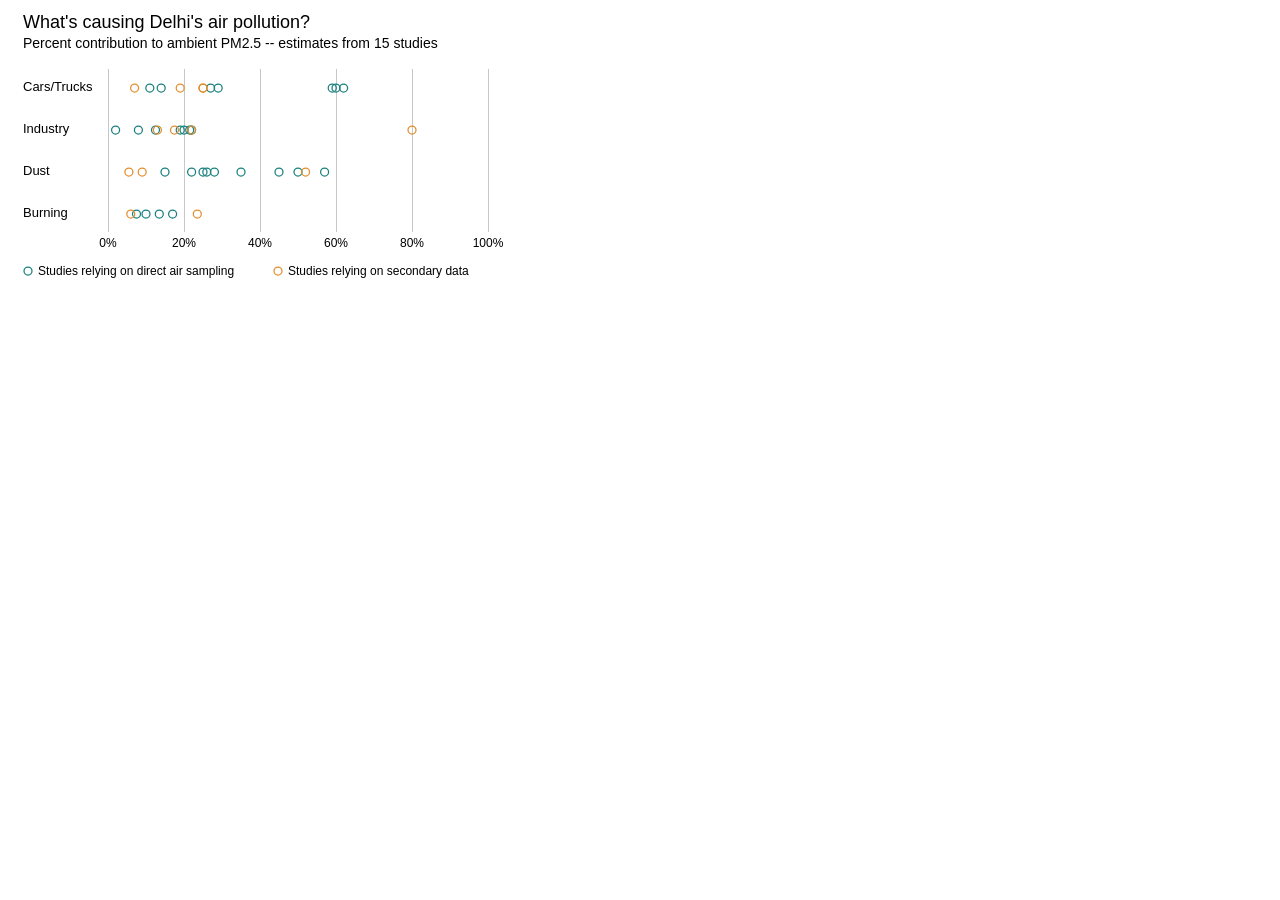
==== sources/index.html @ b1145790 "First commit" ====
<!DOCTYPE html>
<html>
<meta charset="utf-8">
<head>
<title>Delhi Sources</title>
<script src="assets/libraries/d3.v3.min.js"></script>
<script src="assets/libraries/topojson.v1.min.js"></script>
<script src="assets/libraries/queue.v1.min.js"></script>


<style>
circle {
	fill:none;
	stroke-width:1.25px;
	/*stroke:red;*/
}
body {
	/*font-family: "Helvetica Neue";*/
	font-family: Arial, sans-serif;
	font-size:14px;
}
.xAxis line {
	fill:none;
	stroke:rgb(200,200,200);
	stroke-width:1px;
	shape-rendering: crispEdges;
}
.xAxis path {
	stroke:none;
	fill:none;
}
.xAxis text {
	font-size:12px;
}
.labels text {
	/*text-transform: capitalize;*/
	/*alignment-baseline: middle;*/
	font-size:13px;
}

.legend text {
	/*alignment-baseline: middle;*/
	font-size:12px;
}
.title {
	font-family: 'Franklin Gothic Medium',Arial, sans-serif;
	/*font-weight:100;*/
	font-size:18px;
}
</style>
</head>

<body>
<div id="main">
	<div id="chartContainer"></div>
</div>
</body>

<script>
//DATA PROCESSING FUNCTIONS
function process(d, i) { //formats price data for the MAP AND LINE
	function deString(d) {
		if (d==="") {
			return NaN;
		} else {
			return +d;
		}
	}
	var array = {
		study: d.study,
		year: deString(d.year),
		method: d.method,
		source: d.source,
		value: deString(d.value)
	};
	return array;
}
//THE DATA QUEUE
queue()
	.defer(d3.csv, "assets/data/sources.csv",process)
	.await(ready);

//THE FUNCTION THAT CALLS THE OTHER DRAW FUNCTIONS
function ready(error,data) {
	drawChart(data);
}

//THE FUNCTION THAT DRAWS THE CHART
function drawChart(data){
	//CREATING FUNCTIONS USED FOR THIS CHART

console.log(data)
var chartData = data.filter(function(d) { return !isNaN(d.value); })
var sources = ['vehicle','industry','dust','burning'];
var labelDict = {'vehicle':'Cars/Trucks','industry':'Industry','dust':'Dust','burning':'Burning'}

var barHeight = 72;
var barGap = 0;
var containerSize = {'width':500,'height':(barHeight * sources.length) };
var margin = {'right':20,'left':100,'top':80,'bottom':40};
var chartSize = {'width':containerSize.width - margin.left - margin.right, 'height':containerSize.height - margin.top - margin.bottom}

console.log(chartSize.height)
  var svg = d3.select("#chartContainer")
    .append('svg')
    .attr('width',containerSize.width)
    .attr('height',containerSize.height);

  var chart = svg.append('g')
    .attr('class', 'chart')
    .attr('width', chartSize.width)
    .attr('height', chartSize.height)
    .attr('transform','translate('+margin.left+','+margin.top+')');

  var x = d3.scale.linear()
     .domain([0, 100])
     .range([0, chartSize.width]);

  var y = d3.scale.ordinal()
    .domain(sources)
    .rangeBands([0, chartSize.height]);

    console.log(y.range())


    var xAxis = d3.svg.axis()
    	.scale(x)
    	.tickSize(-chartSize.height+5)
    	.tickValues([0,20,40,60,80,100])
    	.tickPadding(6)
    	.tickFormat(function(d) { return d + '%'})
    	.orient('bottom');

    var xAxisLine = chart.append('g')
    	.attr('class', 'xAxis')
    	.call(xAxis)
    	.attr('transform', 'translate(0' + "," + (chartSize.height-barHeight/3) + ")")
    	.style('cursor', 'default')

  var circles = chart.selectAll("circle")
    .data(chartData)
    .enter().append("circle")
    .attr("cx", function(d) { return x(d.value); })
    .attr("cy", function(d) { return y(d.source); })
    .attr("stroke",function(d) { 
    	if (d.method==="receptor") return "#17807e";
    	if (d.method==="source-based") return "#e38d2c";
    })
    .attr("r", 4);

  var labels = chart.append('g').attr('class','labels')
  labels.selectAll('text')
  	.data(sources)
  	.enter().append('text')
  	.attr('x',-85)
  	.attr('y',function(d) {return y(d)+3})
  	.text(function(d) {return labelDict[d]})

  var title = chart.append('g')
  	title.append('text')
  	.attr('class','title')
  	.attr('x',-85)
  	.attr('y',-60)
  	.text("What's causing Delhi's air pollution?")

  title.append('text')
  	.attr('class','subtitle')
  	.attr('x',-85)
  	.attr('y',-40)
  	.text("Percent contribution to ambient PM2.5 -- estimates from 15 studies")

  var legend = chart.append('g')
  	.attr('transform', 'translate(0' + "," + (chartSize.height+15) + ")")
  	.attr('class','legend')
  legend.append('circle')
  	.attr('cx',-80)
  	.attr('cy',0)
  	.attr('r',4)
  	.style('stroke',"#17807e")
  legend.append('text')
  	.attr('x',-70)
  	.attr('y',1+3)
  	.attr('r',4)
  	.text('Studies relying on direct air sampling')

   legend.append('circle')
  	.attr('cx',170)
  	.attr('cy',0)
  	.attr('r',4)
  	.style('stroke',"#e38d2c")
  legend.append('text')
  	.attr('x',180)
  	.attr('y',1+3)
  	.attr('r',4)
  	.text('Studies relying on secondary data')
}

</script>
</html>
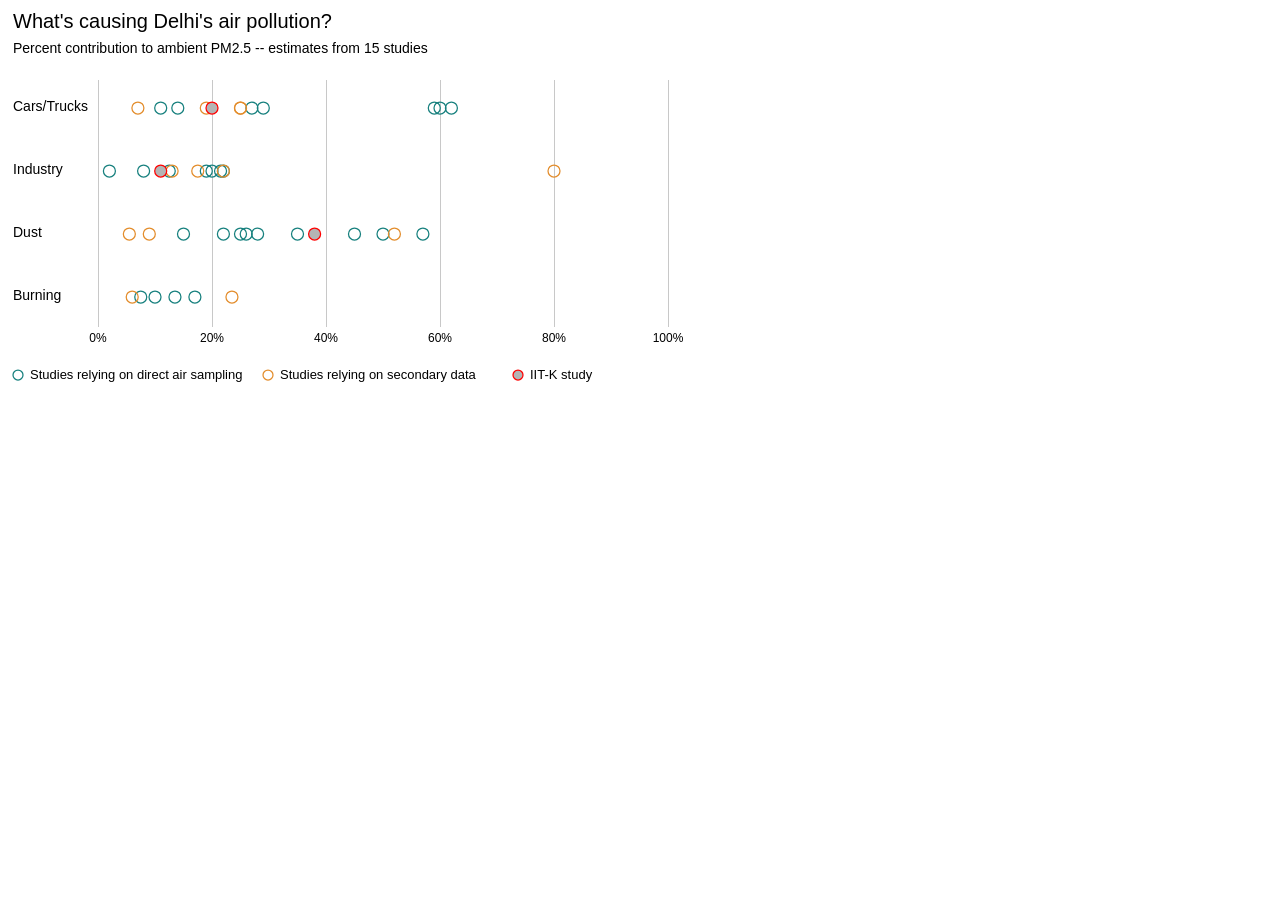
==== commit cc753add: "Adding images" ====
--- a/sources/index.html
+++ b/sources/index.html
@@ -35,17 +35,21 @@
 .labels text {
 	/*text-transform: capitalize;*/
 	/*alignment-baseline: middle;*/
-	font-size:13px;
+	font-size:14px;
 }
 
 .legend text {
 	/*alignment-baseline: middle;*/
-	font-size:12px;
+	font-size:13px;
 }
 .title {
 	font-family: 'Franklin Gothic Medium',Arial, sans-serif;
 	/*font-weight:100;*/
-	font-size:18px;
+	font-size:20px;
+}
+.subtitle {
+  font-family:Arial;
+  font-size:14px;
 }
 </style>
 </head>
@@ -89,18 +93,17 @@
 function drawChart(data){
 	//CREATING FUNCTIONS USED FOR THIS CHART
 
-console.log(data)
-var chartData = data.filter(function(d) { return !isNaN(d.value); })
-var sources = ['vehicle','industry','dust','burning'];
-var labelDict = {'vehicle':'Cars/Trucks','industry':'Industry','dust':'Dust','burning':'Burning'}
-
-var barHeight = 72;
-var barGap = 0;
-var containerSize = {'width':500,'height':(barHeight * sources.length) };
-var margin = {'right':20,'left':100,'top':80,'bottom':40};
-var chartSize = {'width':containerSize.width - margin.left - margin.right, 'height':containerSize.height - margin.top - margin.bottom}
-
-console.log(chartSize.height)
+  var chartData = data.filter(function(d) { return !isNaN(d.value); })
+  var sources = ['vehicle','industry','dust','burning'];
+  var labelDict = {'vehicle':'Cars/Trucks','industry':'Industry','dust':'Dust','burning':'Burning'}
+
+  var barHeight = 98;
+  var barGap = 0;
+  var containerSize = {'width':680,'height':(barHeight * sources.length) };
+  var margin = {'right':20,'left':90,'top':100,'bottom':40};
+  var chartSize = {'width':containerSize.width - margin.left - margin.right, 'height':containerSize.height - margin.top - margin.bottom}
+
+
   var svg = d3.select("#chartContainer")
     .append('svg')
     .attr('width',containerSize.width)
@@ -120,33 +123,35 @@
     .domain(sources)
     .rangeBands([0, chartSize.height]);
 
-    console.log(y.range())
-
-
-    var xAxis = d3.svg.axis()
-    	.scale(x)
-    	.tickSize(-chartSize.height+5)
-    	.tickValues([0,20,40,60,80,100])
-    	.tickPadding(6)
-    	.tickFormat(function(d) { return d + '%'})
-    	.orient('bottom');
-
-    var xAxisLine = chart.append('g')
-    	.attr('class', 'xAxis')
-    	.call(xAxis)
-    	.attr('transform', 'translate(0' + "," + (chartSize.height-barHeight/3) + ")")
-    	.style('cursor', 'default')
+  var xAxis = d3.svg.axis()
+  	.scale(x)
+  	.tickSize(-chartSize.height+5)
+  	.tickValues([0,20,40,60,80,100])
+  	.tickPadding(6)
+  	.tickFormat(function(d) { return d + '%'})
+  	.orient('bottom');
+
+  var xAxisLine = chart.append('g')
+  	.attr('class', 'xAxis')
+  	.call(xAxis)
+  	.attr('transform', 'translate(0' + "," + (chartSize.height-barHeight/3) + ")")
+  	.style('cursor', 'default')
 
   var circles = chart.selectAll("circle")
     .data(chartData)
     .enter().append("circle")
     .attr("cx", function(d) { return x(d.value); })
     .attr("cy", function(d) { return y(d.source); })
-    .attr("stroke",function(d) { 
+    .style("stroke",function(d) { 
+      if (d.study==="IIT-K") return "red";
     	if (d.method==="receptor") return "#17807e";
     	if (d.method==="source-based") return "#e38d2c";
     })
-    .attr("r", 4);
+    .style("fill",function(d) { 
+      if (d.study==="IIT-K") return "rgb(180,180,180)";
+      else return "none";
+    })
+    .attr("r", 6);
 
   var labels = chart.append('g').attr('class','labels')
   labels.selectAll('text')
@@ -160,13 +165,13 @@
   	title.append('text')
   	.attr('class','title')
   	.attr('x',-85)
-  	.attr('y',-60)
+  	.attr('y',-80)
   	.text("What's causing Delhi's air pollution?")
 
   title.append('text')
   	.attr('class','subtitle')
   	.attr('x',-85)
-  	.attr('y',-40)
+  	.attr('y',-55)
   	.text("Percent contribution to ambient PM2.5 -- estimates from 15 studies")
 
   var legend = chart.append('g')
@@ -175,24 +180,35 @@
   legend.append('circle')
   	.attr('cx',-80)
   	.attr('cy',0)
-  	.attr('r',4)
+  	.attr('r',5)
   	.style('stroke',"#17807e")
+    .style("fill","none")
   legend.append('text')
-  	.attr('x',-70)
+  	.attr('x',-68)
   	.attr('y',1+3)
-  	.attr('r',4)
   	.text('Studies relying on direct air sampling')
 
-   legend.append('circle')
+  legend.append('circle')
   	.attr('cx',170)
   	.attr('cy',0)
-  	.attr('r',4)
+  	.attr('r',5)
   	.style('stroke',"#e38d2c")
+    .style("fill","none")
   legend.append('text')
-  	.attr('x',180)
+  	.attr('x',182)
   	.attr('y',1+3)
-  	.attr('r',4)
   	.text('Studies relying on secondary data')
+
+  legend.append('circle')
+    .attr('cx',420)
+    .attr('cy',0)
+    .attr('r',5)
+    .style("fill","rgb(180,180,180)")
+    .style("stroke","red")
+  legend.append('text')
+    .attr('x',432)
+    .attr('y',1+3)
+    .text('IIT-K study')
 }
 
 </script>
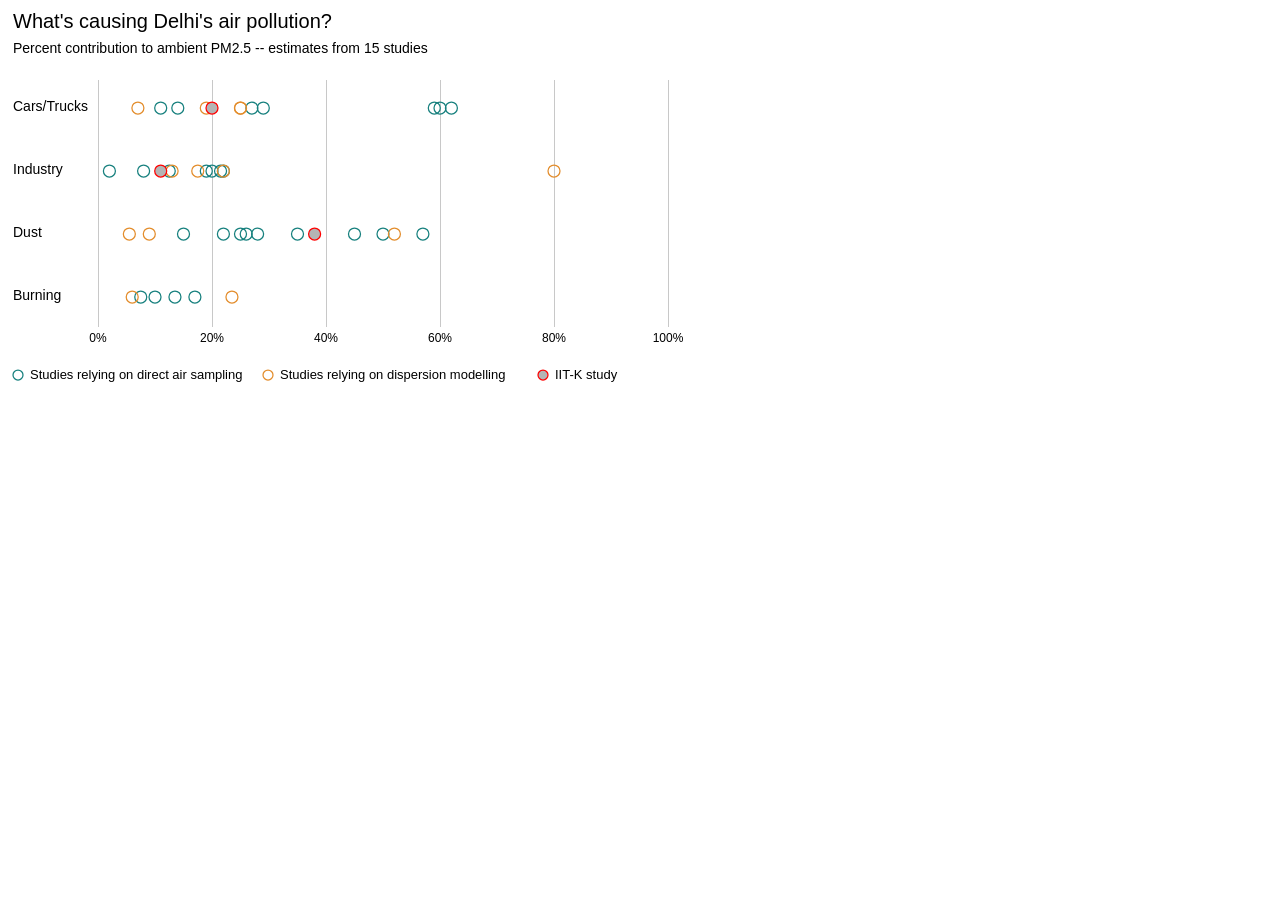
==== commit 55c844de: "Adding source apportionment memo" ====
--- a/sources/index.html
+++ b/sources/index.html
@@ -197,16 +197,16 @@
   legend.append('text')
   	.attr('x',182)
   	.attr('y',1+3)
-  	.text('Studies relying on secondary data')
+  	.text('Studies relying on dispersion modelling')
 
   legend.append('circle')
-    .attr('cx',420)
+    .attr('cx',445)
     .attr('cy',0)
     .attr('r',5)
     .style("fill","rgb(180,180,180)")
     .style("stroke","red")
   legend.append('text')
-    .attr('x',432)
+    .attr('x',457)
     .attr('y',1+3)
     .text('IIT-K study')
 }
